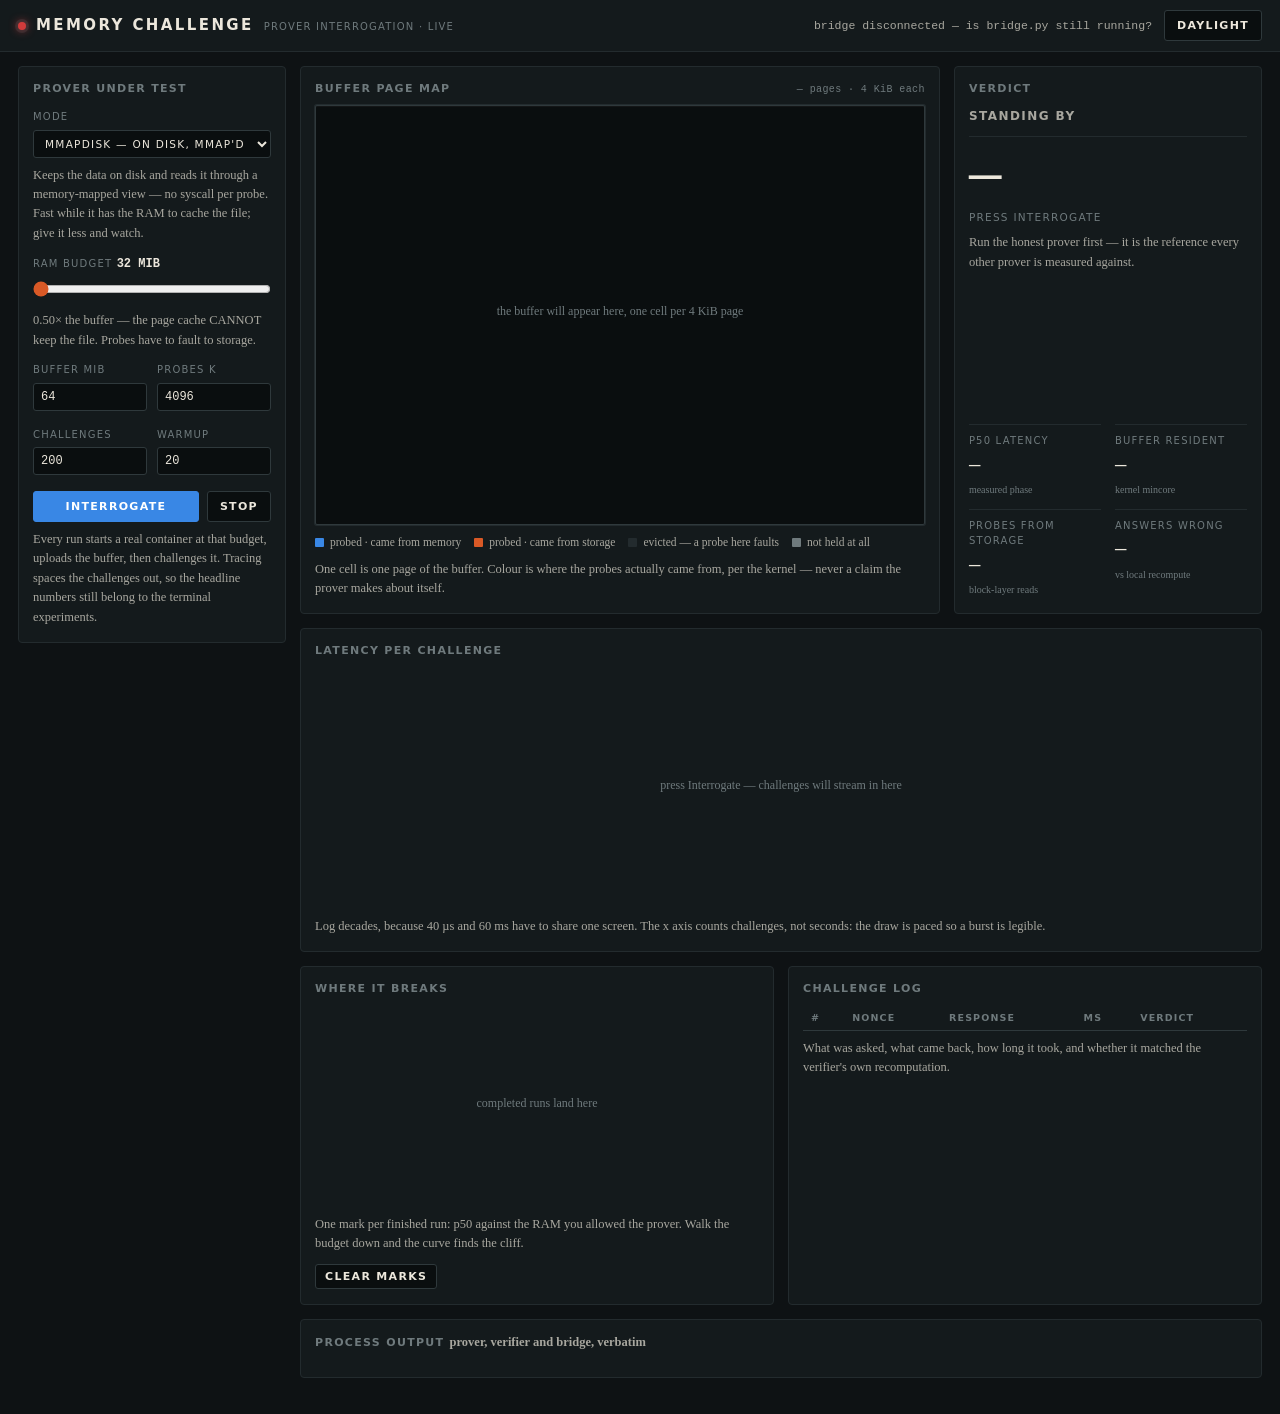
==== demo/static/index.html @ 17af0db1 "demo: browser instrument for interrogating a prover live Adds an interactive demo of the same two ex" ====
<!doctype html>
<html lang="en" data-theme="dark">
<head>
<meta charset="utf-8">
<meta name="viewport" content="width=device-width, initial-scale=1">
<title>memory challenge · instrument</title>
<link rel="stylesheet" href="app.css">
</head>
<body>
<header class="rail">
  <div class="rail-id">
    <span class="led" id="led" aria-hidden="true"></span>
    <span class="rail-name">memory challenge</span>
    <span class="rail-role">prover interrogation · live</span>
  </div>
  <div class="rail-right">
    <span class="rail-status" id="statusText" role="status">idle</span>
    <button id="themeBtn" class="chip" type="button" aria-label="Toggle daylight mode">daylight</button>
  </div>
</header>

<main>
  <!-- ── control column ─────────────────────────────────────────────────── -->
  <aside class="col-controls">
    <section class="block">
      <h2 class="eyebrow">prover under test</h2>

      <label class="field">
        <span class="lab">mode</span>
        <select id="mode">
          <option value="honest">honest — mlock'd in RAM</option>
          <option value="mmapdisk" selected>mmapdisk — on disk, mmap'd</option>
          <option value="disk">disk — pread per probe</option>
          <option value="partial">partial — half RAM, half disk</option>
          <option value="fake">fake — fabricates the rest</option>
        </select>
      </label>
      <p class="prose" id="modeHint"></p>

      <label class="field">
        <span class="lab">ram budget <b class="num" id="memLabel">32 MiB</b></span>
        <input type="range" id="mem" min="0" max="10" step="1" value="0">
      </label>
      <p class="prose" id="memHint"></p>

      <div class="pairs">
        <label class="field"><span class="lab">buffer mib</span><input class="num" type="number" id="mb" value="64" min="1" max="1024"></label>
        <label class="field"><span class="lab">probes k</span><input class="num" type="number" id="k" value="4096" min="1" max="65536"></label>
        <label class="field"><span class="lab">challenges</span><input class="num" type="number" id="n" value="200" min="1" max="20000"></label>
        <label class="field"><span class="lab">warmup</span><input class="num" type="number" id="warmup" value="20" min="0" max="20000"></label>
      </div>

      <div class="actions">
        <button id="runBtn" class="go" type="button">Interrogate</button>
        <button id="stopBtn" class="chip" type="button">Stop</button>
      </div>
      <p class="prose">Every run starts a real container at that budget, uploads the
        buffer, then challenges it. Tracing spaces the challenges out, so the
        headline numbers still belong to the terminal experiments.</p>
    </section>
  </aside>

  <!-- ── instrument ─────────────────────────────────────────────────────── -->
  <div class="col-instrument">

    <!-- hero: the buffer itself, and the verdict about it -->
    <section class="hero">
      <figure class="screen-frame">
        <div class="screen-top">
          <span class="eyebrow">buffer page map</span>
          <span class="engrave num" id="mapScale">— pages · 4 KiB each</span>
        </div>
        <canvas id="pagemap" height="420"></canvas>
        <div class="legend" id="mapLegend"></div>
        <figcaption class="prose" id="mapHint">One cell is one page of the buffer.
          Colour is where the probes actually came from, per the kernel — never a claim
          the prover makes about itself.</figcaption>
      </figure>

      <section class="verdict">
        <h2 class="eyebrow">verdict</h2>
        <p class="state" id="verdictState">standing by</p>
        <div class="hero-num">
          <b class="num" id="heroRatio">—</b>
          <span class="hero-lab" id="heroLabel">press Interrogate</span>
        </div>
        <p class="prose" id="heroSub">Run the honest prover first — it is the reference
          every other prover is measured against.</p>

        <dl class="readouts">
          <div><dt class="lab">p50 latency</dt><dd class="num" id="tP50">—</dd><dd class="foot" id="tP50sub">measured phase</dd></div>
          <div><dt class="lab">buffer resident</dt><dd class="num" id="tRes">—</dd><dd class="foot" id="tRessub">kernel mincore</dd></div>
          <div><dt class="lab">probes from storage</dt><dd class="num" id="tStorage">—</dd><dd class="foot" id="tStoragesub">block-layer reads</dd></div>
          <div><dt class="lab">answers wrong</dt><dd class="num" id="tErr">—</dd><dd class="foot" id="tErrsub">vs local recompute</dd></div>
        </dl>
      </section>
    </section>

    <!-- scope trace -->
    <section class="block">
      <div class="block-head">
        <h2 class="eyebrow">latency per challenge</h2>
        <div class="legend" id="latLegend"></div>
      </div>
      <canvas id="latency" height="240"></canvas>
      <p class="prose">Log decades, because 40 µs and 60 ms have to share one screen.
        The x axis counts challenges, not seconds: the draw is paced so a burst is
        legible.</p>
    </section>

    <div class="split">
      <section class="block">
        <div class="block-head">
          <h2 class="eyebrow">where it breaks</h2>
          <div class="legend" id="collapseLegend"></div>
        </div>
        <canvas id="collapse" height="200"></canvas>
        <p class="prose">One mark per finished run: p50 against the RAM you allowed the
          prover. Walk the budget down and the curve finds the cliff.</p>
        <button id="clearBtn" class="chip small" type="button">Clear marks</button>
      </section>

      <section class="block">
        <h2 class="eyebrow">challenge log</h2>
        <div class="log-scroll">
          <table class="ledger" id="console">
            <thead><tr><th>#</th><th>nonce</th><th>response</th><th>µs</th><th>verdict</th></tr></thead>
            <tbody id="consoleBody"></tbody>
          </table>
        </div>
        <p class="prose">What was asked, what came back, how long it took, and whether it
          matched the verifier's own recomputation.</p>
      </section>
    </div>

    <details class="block log-panel">
      <summary class="eyebrow">process output <span class="prose inline">prover, verifier and bridge, verbatim</span></summary>
      <pre id="log" class="num"></pre>
    </details>
  </div>
</main>
<div id="tip" class="tip num" hidden></div>
<script src="app.js"></script>
</body>
</html>
---- demo/static/app.css ----
/* app.css — the demo dressed as what it actually is: a measuring instrument.
 *
 * Three faces, three jobs. Condensed grotesque for engraved panel labels, a
 * monospace for every measured number (tabular, so figures don't dance as they
 * update), and an old-style serif for the prose — this repo explains itself in
 * paragraphs, and that voice belongs to a lab notebook, not to UI chrome.
 *
 * The two data hues are the validated categorical pair (blue slot 1, orange
 * slot 2): they clear CVD separation and 3:1 against every surface used here,
 * which the obvious green/red pair does not (ΔE 4.1 under deuteranopia). They
 * mean one thing throughout:
 *      blue   = served from fast memory
 *      orange = went to storage
 * Chrome stays achromatic so those two are the only saturated colour on screen.
 */

:root {
  --face-label: "Avenir Next Condensed", "HelveticaNeue-CondensedBold",
                "Roboto Condensed", "Arial Narrow", system-ui, sans-serif;
  --face-num:   ui-monospace, "SF Mono", SFMono-Regular, Menlo, Consolas, monospace;
  --face-prose: "Iowan Old Style", "Palatino Linotype", Palatino, Georgia, serif;
}

:root[data-theme="dark"] {
  color-scheme: dark;
  --plane:   #0e1214;
  --panel:   #141a1c;
  --inset:   #0a0e0f;
  --ink:     #ece7dc;
  --ink-2:   #a8a79f;
  --muted:   #6f7a7d;
  --hair:    #232b2e;
  --axis:    #2f393c;
  --fast:    #3987e5;
  --slow:    #d95926;
  --critical:#d03b3b;
  --good:    #0ca30c;
  --glow:    0 0 0 1px #232b2e, inset 0 1px 0 rgba(236,231,220,.04);
}
:root[data-theme="light"] {
  color-scheme: light;
  --plane:   #f2f0ea;
  --panel:   #faf8f2;
  --inset:   #eeece4;
  --ink:     #14181a;
  --ink-2:   #4a5254;
  --muted:   #78807f;
  --hair:    #e2e0d6;
  --axis:    #cdcbc0;
  --fast:    #2a78d6;
  --slow:    #eb6834;
  --critical:#c22f2f;
  --good:    #0a8a0a;
  --glow:    0 0 0 1px #e2e0d6, inset 0 1px 0 rgba(255,255,255,.6);
}

* { box-sizing: border-box; }
body {
  margin: 0; background: var(--plane); color: var(--ink);
  font-family: var(--face-prose); font-size: 14px; line-height: 1.55;
}

/* engraved labels: the instrument's silkscreen */
.eyebrow, .lab, .chip, .go, select, th, .rail-name, .rail-role, .hero-lab, .state {
  font-family: var(--face-label);
  text-transform: uppercase;
  letter-spacing: .12em;
}
.eyebrow {
  font-size: 11px; font-weight: 600; color: var(--muted);
  margin: 0 0 10px; display: block;
}
.lab { font-size: 10px; color: var(--muted); display: block; }
.num { font-family: var(--face-num); font-variant-numeric: tabular-nums; }
.prose { font-family: var(--face-prose); color: var(--ink-2); font-size: 12.5px; margin: 8px 0 0; }
.prose.inline { display: inline; margin: 0; text-transform: none; letter-spacing: 0; }

/* ── top rail ─────────────────────────────────────────────────────────── */
.rail {
  display: flex; align-items: center; justify-content: space-between; gap: 16px;
  padding: 10px 18px; background: var(--panel);
  border-bottom: 1px solid var(--hair); position: sticky; top: 0; z-index: 5;
}
.rail-id { display: flex; align-items: baseline; gap: 10px; }
.rail-name { font-size: 15px; font-weight: 600; letter-spacing: .16em; }
.rail-role { font-size: 10px; color: var(--muted); }
.rail-right { display: flex; align-items: center; gap: 12px; }
.rail-status { font-family: var(--face-num); font-size: 11.5px; color: var(--ink-2); }
.led {
  width: 8px; height: 8px; border-radius: 50%; background: var(--muted);
  box-shadow: 0 0 0 3px var(--hair); align-self: center;
}
.led.busy { background: var(--slow); box-shadow: 0 0 10px var(--slow), 0 0 0 3px var(--hair); animation: blink 1.2s infinite; }
.led.done { background: var(--fast); box-shadow: 0 0 10px var(--fast), 0 0 0 3px var(--hair); }
.led.err  { background: var(--critical); box-shadow: 0 0 10px var(--critical), 0 0 0 3px var(--hair); }
@keyframes blink { 50% { opacity: .3; } }

/* ── layout ───────────────────────────────────────────────────────────── */
main {
  display: grid; grid-template-columns: 268px minmax(0, 1fr);
  gap: 14px; padding: 14px 18px 36px; align-items: start;
}
.col-instrument { display: flex; flex-direction: column; gap: 14px; min-width: 0; }
.block {
  background: var(--panel); border: 1px solid var(--hair); border-radius: 4px;
  padding: 13px 14px 15px;
}
.block-head { display: flex; align-items: baseline; justify-content: space-between; gap: 14px; flex-wrap: wrap; }
.split { display: grid; grid-template-columns: minmax(0, 1fr) minmax(0, 1fr); gap: 14px; }
.hero { display: grid; grid-template-columns: minmax(0, 1.35fr) minmax(260px, .65fr); gap: 14px; }
@media (max-width: 1180px) {
  main { grid-template-columns: 1fr; }
  .hero, .split { grid-template-columns: 1fr; }
}

/* ── controls ─────────────────────────────────────────────────────────── */
.field { display: block; margin: 12px 0 0; }
.field .lab { margin-bottom: 5px; }
.field .lab b { color: var(--ink); letter-spacing: 0; font-size: 12px; }
select, input[type="number"] {
  width: 100%; padding: 6px 7px; color: var(--ink); background: var(--inset);
  border: 1px solid var(--axis); border-radius: 3px; font-size: 12px;
}
select { font-size: 10.5px; }
input[type="number"] { font-family: var(--face-num); }
input[type="range"] { width: 100%; accent-color: var(--slow); margin: 2px 0 0; }
.pairs { display: grid; grid-template-columns: 1fr 1fr; gap: 4px 10px; }
.actions { display: flex; gap: 8px; margin-top: 16px; }
button {
  font-size: 11px; font-weight: 600; cursor: pointer; border-radius: 3px;
  padding: 8px 12px; border: 1px solid var(--axis);
  background: var(--inset); color: var(--ink);
}
button.go { background: var(--fast); border-color: var(--fast); color: #fff; flex: 1; }
button.small { padding: 5px 9px; margin-top: 10px; }
button:disabled { opacity: .4; cursor: default; }
button:hover:not(:disabled) { filter: brightness(1.12); }
:focus-visible { outline: 2px solid var(--fast); outline-offset: 2px; }

/* ── the screen: signature element ────────────────────────────────────── */
.screen-frame {
  margin: 0; padding: 13px 14px 14px; background: var(--panel);
  border: 1px solid var(--hair); border-radius: 4px;
}
.screen-top { display: flex; align-items: baseline; justify-content: space-between; gap: 10px; }
.screen-top .eyebrow { margin-bottom: 8px; }
.engrave { font-size: 10px; color: var(--muted); letter-spacing: .04em; }
#pagemap {
  width: 100%; display: block; background: var(--inset);
  border: 1px solid var(--axis); border-radius: 2px; box-shadow: var(--glow);
}
/* Canvases MUST carry an explicit CSS height. With only a height attribute a
   canvas lays out at its intrinsic 300xH ratio, so a full-width one becomes
   absurdly tall and the page grows with it. */
canvas { width: 100%; display: block; touch-action: none; }
#pagemap  { height: 420px; }
#latency  { height: 240px; }
#collapse { height: 200px; }
@media (max-width: 1180px) { #pagemap { height: 340px; } }

/* ── verdict ──────────────────────────────────────────────────────────── */
.verdict {
  background: var(--panel); border: 1px solid var(--hair); border-radius: 4px;
  padding: 13px 14px 15px; display: flex; flex-direction: column;
}
.state {
  font-size: 12px; font-weight: 600; margin: 0; color: var(--ink-2);
  padding-bottom: 10px; border-bottom: 1px solid var(--hair);
}
.state.holding { color: var(--fast); }
.state.storage { color: var(--slow); }
.state.wrong   { color: var(--critical); }
.hero-num { margin: 14px 0 0; }
.hero-num b {
  display: block; font-size: 54px; line-height: .95; font-weight: 500;
  letter-spacing: -.02em;
}
.hero-lab { display: block; font-size: 10.5px; color: var(--muted); margin-top: 7px; }
.readouts {
  margin: auto 0 0; padding-top: 14px; display: grid; gap: 11px 14px;
  grid-template-columns: 1fr 1fr;
}
.readouts > div { border-top: 1px solid var(--hair); padding-top: 8px; }
.readouts dd { margin: 2px 0 0; font-size: 19px; }
.readouts dd.foot { font-size: 10px; color: var(--muted); font-family: var(--face-prose); }
.readouts dd.alarm { color: var(--critical); }

/* ── legends: identity is never colour alone ──────────────────────────── */
.legend {
  display: flex; gap: 13px; flex-wrap: wrap; margin-top: 9px;
  font-family: var(--face-prose); font-size: 11.5px; color: var(--ink-2);
}
.legend span { display: inline-flex; align-items: center; gap: 6px; }
.legend i { width: 9px; height: 9px; border-radius: 1px; background: currentColor; flex: none; }
.legend .badge {
  color: var(--critical); border: 1px solid var(--critical);
  border-radius: 2px; padding: 0 6px; font-family: var(--face-label);
  font-size: 10px; letter-spacing: .1em; text-transform: uppercase;
}

/* ── ledger ───────────────────────────────────────────────────────────── */
.log-scroll { overflow: auto; max-height: 244px; margin-top: 2px; }
table.ledger { width: 100%; border-collapse: collapse; font-family: var(--face-num); font-size: 11.5px; font-variant-numeric: tabular-nums; }
table.ledger th {
  position: sticky; top: 0; background: var(--panel); text-align: left;
  font-size: 9.5px; font-weight: 600; color: var(--muted);
  padding: 4px 8px; border-bottom: 1px solid var(--axis);
}
table.ledger td { padding: 2px 8px; border-bottom: 1px solid var(--hair); white-space: nowrap; color: var(--ink-2); }
table.ledger td:first-child { color: var(--muted); }
table.ledger tr.bad td { color: var(--critical); }
table.ledger tr.warm td { color: var(--muted); }
.v-ok::before { content: "✓ "; }
.v-bad::before { content: "✕ "; }

/* ── process output ───────────────────────────────────────────────────── */
.log-panel summary { cursor: pointer; }
.log-panel summary::marker { color: var(--muted); }
#log {
  margin: 10px 0 0; max-height: 200px; overflow: auto; font-size: 11px;
  color: var(--ink-2); white-space: pre-wrap;
}

/* ── tooltip ──────────────────────────────────────────────────────────── */
.tip {
  position: fixed; z-index: 20; pointer-events: none; font-size: 11.5px; line-height: 1.5;
  background: var(--panel); color: var(--ink); border: 1px solid var(--axis);
  border-radius: 3px; padding: 6px 9px; box-shadow: 0 8px 26px rgba(0,0,0,.35);
}
.tip b { font-weight: 600; }
.tip .k { color: var(--muted); }

@media (prefers-reduced-motion: reduce) {
  .led.busy { animation: none; }
}
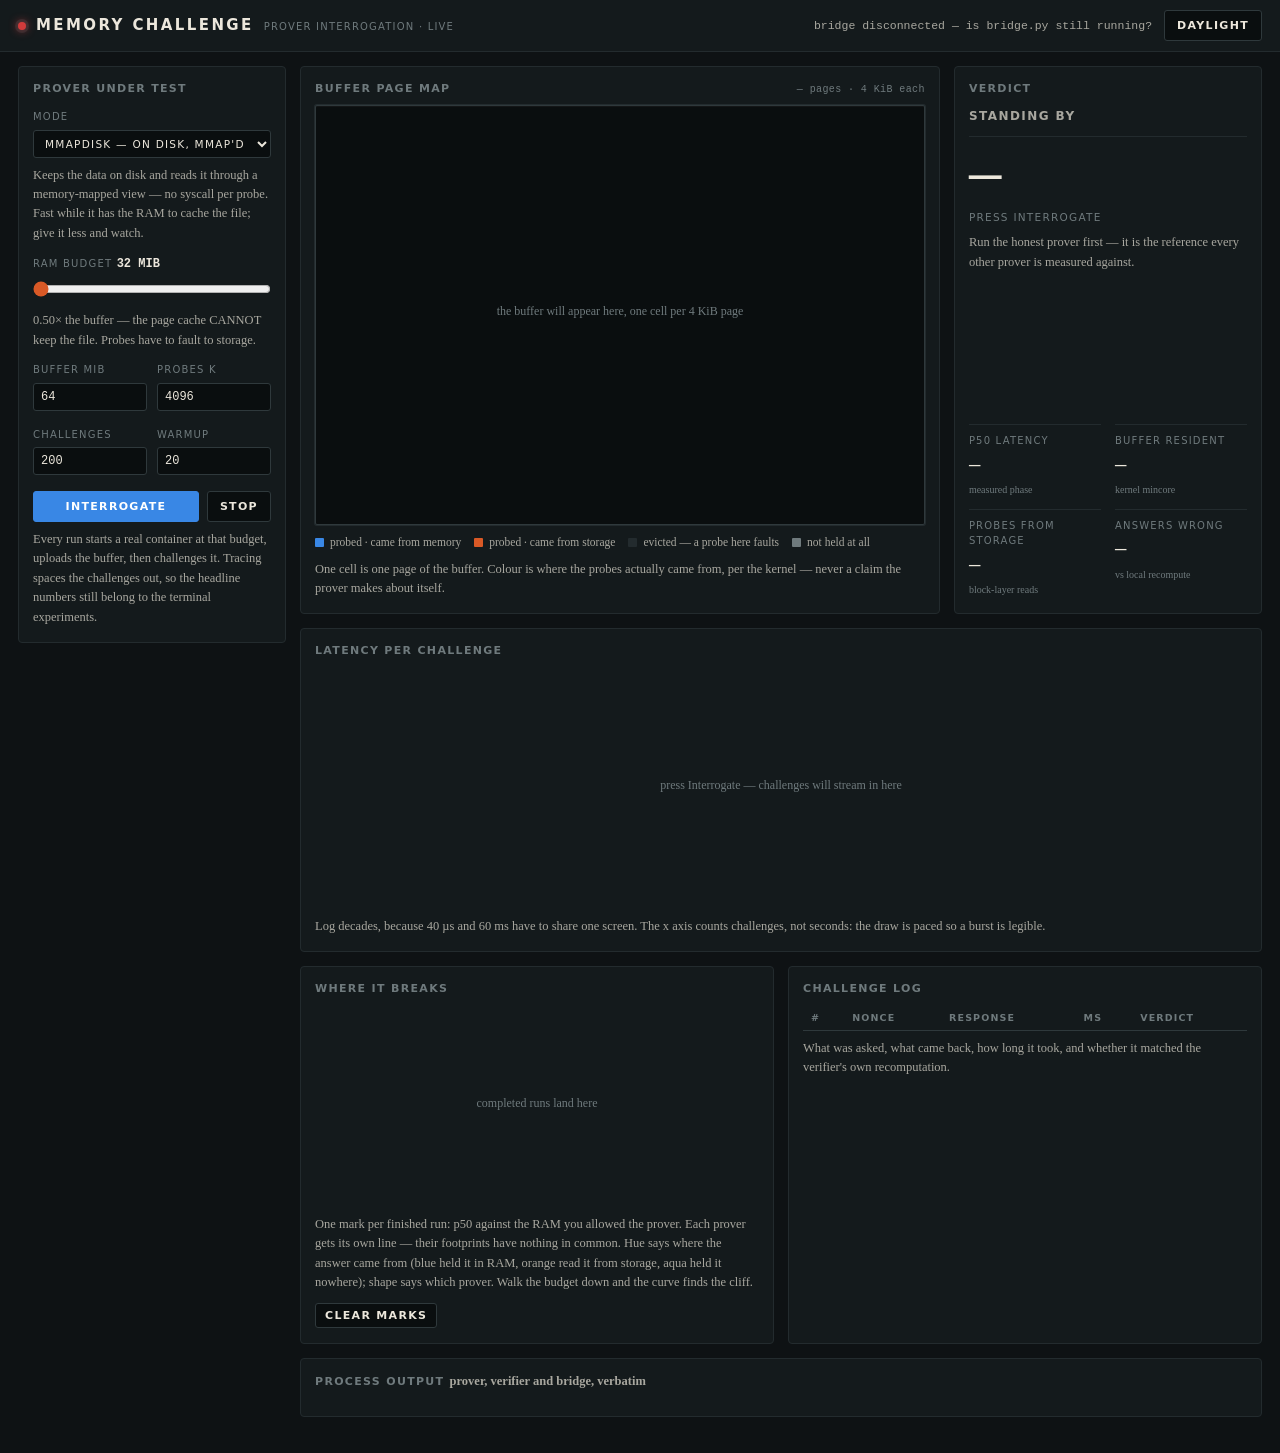
==== commit 2cea9b21: "demo: one series per prover mode, and a favicon The collapse plot drew every non-honest prover as a " ====
--- a/demo/static/index.html
+++ b/demo/static/index.html
@@ -4,6 +4,10 @@
 <meta charset="utf-8">
 <meta name="viewport" content="width=device-width, initial-scale=1">
 <title>memory challenge · instrument</title>
+<!-- Favicon: the page map itself, at tab size — a grid of pages, most served from
+     memory (blue) and a few faulting to storage (orange). Inline SVG so there is
+     no second request and nothing external to fail. -->
+<link rel="icon" href="data:image/svg+xml,<svg xmlns='http://www.w3.org/2000/svg' viewBox='0 0 32 32'><rect width='32' height='32' rx='6' fill='%230a0e0f'/><g fill='%233987e5'><rect x='4' y='4' width='5' height='5'/><rect x='11' y='4' width='5' height='5'/><rect x='23' y='4' width='5' height='5'/><rect x='4' y='11' width='5' height='5'/><rect x='17' y='11' width='5' height='5'/><rect x='23' y='11' width='5' height='5'/><rect x='11' y='18' width='5' height='5'/><rect x='17' y='18' width='5' height='5'/><rect x='4' y='25' width='5' height='5'/><rect x='23' y='25' width='5' height='5'/></g><g fill='%23d95926'><rect x='17' y='4' width='5' height='5'/><rect x='11' y='11' width='5' height='5'/><rect x='4' y='18' width='5' height='5'/><rect x='23' y='18' width='5' height='5'/><rect x='11' y='25' width='5' height='5'/><rect x='17' y='25' width='5' height='5'/></g></svg>">
 <link rel="stylesheet" href="app.css">
 </head>
 <body>
@@ -116,7 +120,10 @@
         </div>
         <canvas id="collapse" height="200"></canvas>
         <p class="prose">One mark per finished run: p50 against the RAM you allowed the
-          prover. Walk the budget down and the curve finds the cliff.</p>
+          prover. Each prover gets its own line — their footprints have nothing in
+          common. Hue says where the answer came from (blue held it in RAM, orange read
+          it from storage, aqua held it nowhere); shape says which prover. Walk the
+          budget down and the curve finds the cliff.</p>
         <button id="clearBtn" class="chip small" type="button">Clear marks</button>
       </section>
 
--- a/demo/static/app.css
+++ b/demo/static/app.css
@@ -11,7 +11,12 @@
  * mean one thing throughout:
  *      blue   = served from fast memory
  *      orange = went to storage
- * Chrome stays achromatic so those two are the only saturated colour on screen.
+ *
+ * A third hue (aqua) joins them for provers that hold the data NOWHERE. Three is
+ * the ceiling: no five-hue set drawn from this palette clears the normal-vision
+ * floor with every pair on screen at once, so the five prover modes are told
+ * apart by hue FAMILY plus a marker shape per mode, never by hue alone.
+ * Chrome stays achromatic so the data hues are the only saturated colour.
  */
 
 :root {
@@ -31,8 +36,9 @@
   --muted:   #6f7a7d;
   --hair:    #232b2e;
   --axis:    #2f393c;
-  --fast:    #3987e5;
-  --slow:    #d95926;
+  --fast:    #3987e5;   /* holds it in fast memory */
+  --slow:    #d95926;   /* reads it from storage */
+  --none:    #199e70;   /* does not hold it at all */
   --critical:#d03b3b;
   --good:    #0ca30c;
   --glow:    0 0 0 1px #232b2e, inset 0 1px 0 rgba(236,231,220,.04);
@@ -49,6 +55,7 @@
   --axis:    #cdcbc0;
   --fast:    #2a78d6;
   --slow:    #eb6834;
+  --none:    #1baf7a;
   --critical:#c22f2f;
   --good:    #0a8a0a;
   --glow:    0 0 0 1px #e2e0d6, inset 0 1px 0 rgba(255,255,255,.6);
@@ -105,7 +112,10 @@
   background: var(--panel); border: 1px solid var(--hair); border-radius: 4px;
   padding: 13px 14px 15px;
 }
-.block-head { display: flex; align-items: baseline; justify-content: space-between; gap: 14px; flex-wrap: wrap; }
+.block-head { display: flex; align-items: baseline; justify-content: space-between; gap: 8px 14px; flex-wrap: wrap; }
+/* The legend must wrap inside the panel rather than run off its edge, so it has to
+   be allowed to shrink below its content width. */
+.block-head .legend { flex: 1 1 auto; min-width: 0; justify-content: flex-end; }
 .split { display: grid; grid-template-columns: minmax(0, 1fr) minmax(0, 1fr); gap: 14px; }
 .hero { display: grid; grid-template-columns: minmax(0, 1.35fr) minmax(260px, .65fr); gap: 14px; }
 @media (max-width: 1180px) {
@@ -190,7 +200,7 @@
   display: flex; gap: 13px; flex-wrap: wrap; margin-top: 9px;
   font-family: var(--face-prose); font-size: 11.5px; color: var(--ink-2);
 }
-.legend span { display: inline-flex; align-items: center; gap: 6px; }
+.legend span { display: inline-flex; align-items: center; gap: 6px; white-space: nowrap; }
 .legend i { width: 9px; height: 9px; border-radius: 1px; background: currentColor; flex: none; }
 .legend .badge {
   color: var(--critical); border: 1px solid var(--critical);
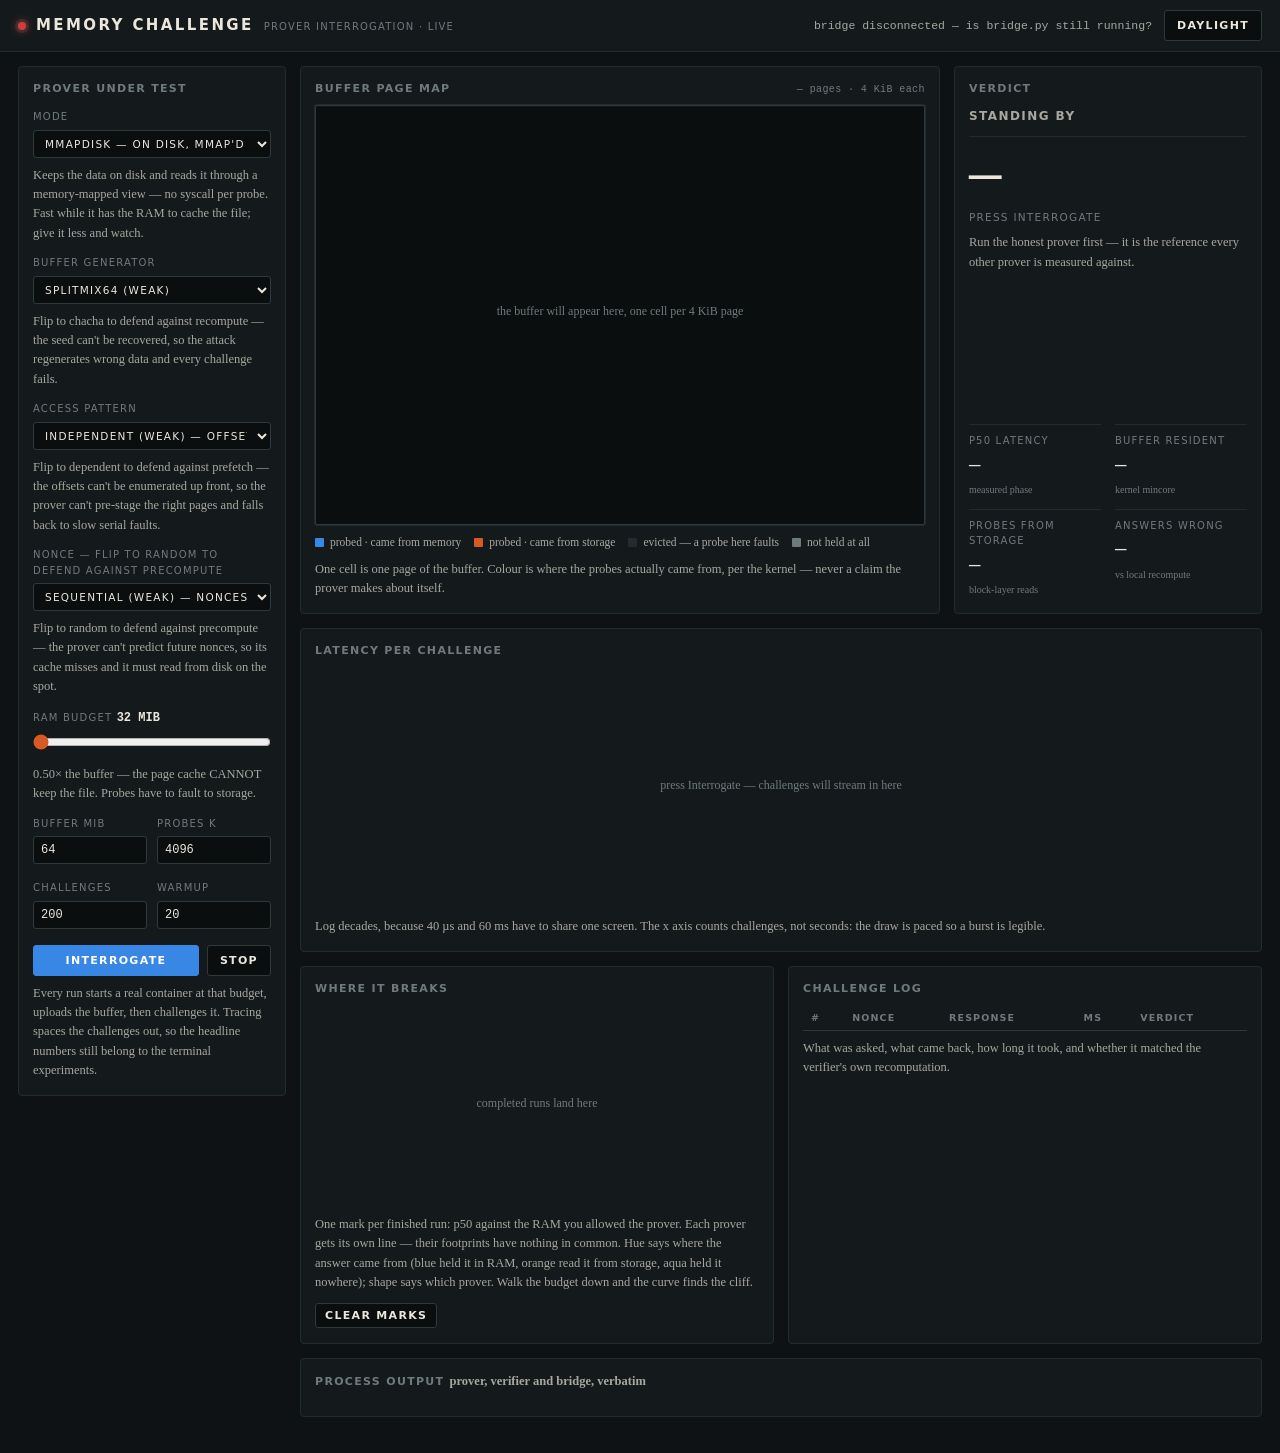
==== commit 3c43c6e2: "demo: three attacks + three live defense toggles The interactive demo now covers all three escape ha" ====
--- a/demo/static/index.html
+++ b/demo/static/index.html
@@ -37,9 +37,39 @@
           <option value="disk">disk — pread per probe</option>
           <option value="partial">partial — half RAM, half disk</option>
           <option value="fake">fake — fabricates the rest</option>
+          <option value="recompute">recompute — holds no data, regenerates it</option>
+          <option value="prefetch">prefetch — stages the pages it will be asked for</option>
+          <option value="precompute">precompute — predicts nonces, answers from cache</option>
         </select>
       </label>
       <p class="prose" id="modeHint"></p>
+
+      <label class="field">
+        <span class="lab">buffer generator</span>
+        <select id="gen">
+          <option value="splitmix64" selected>splitmix64 (weak)</option>
+          <option value="chacha">chacha (crypto)</option>
+        </select>
+      </label>
+      <p class="prose">Flip to chacha to defend against recompute — the seed can't be recovered, so the attack regenerates wrong data and every challenge fails.</p>
+
+      <label class="field">
+        <span class="lab">access pattern</span>
+        <select id="chain">
+          <option value="independent" selected>independent (weak) — offsets are predictable</option>
+          <option value="dependent">dependent (chained) — each offset depends on the previous read</option>
+        </select>
+      </label>
+      <p class="prose">Flip to dependent to defend against prefetch — the offsets can't be enumerated up front, so the prover can't pre-stage the right pages and falls back to slow serial faults.</p>
+
+      <label class="field">
+        <span class="lab">nonce — flip to random to defend against precompute</span>
+        <select id="nonce">
+          <option value="sequential" selected>sequential (weak) — nonces are predictable</option>
+          <option value="random">random (crypto) — drawn from ChaCha20 CSPRNG</option>
+        </select>
+      </label>
+      <p class="prose">Flip to random to defend against precompute — the prover can't predict future nonces, so its cache misses and it must read from disk on the spot.</p>
 
       <label class="field">
         <span class="lab">ram budget <b class="num" id="memLabel">32 MiB</b></span>
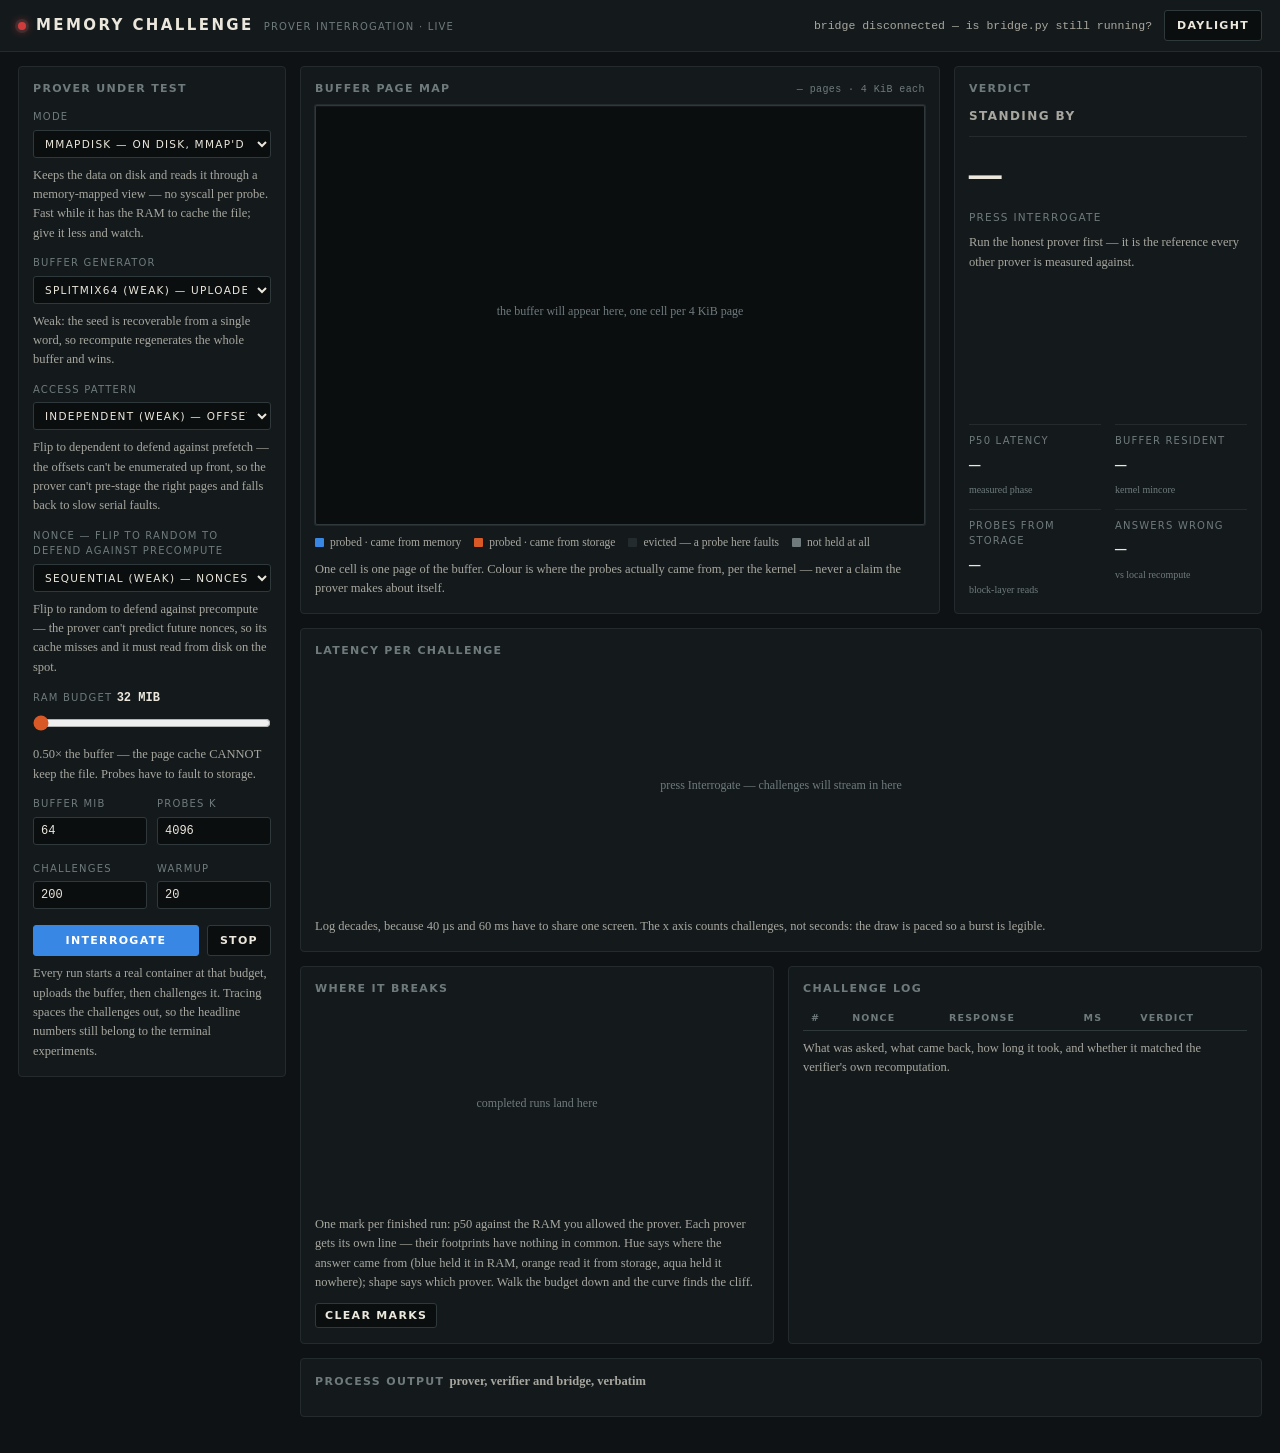
==== commit a624df31: "feat: build-buffer handshake and an argon2d option in the demo The generator existed but nothing cou" ====
--- a/demo/static/index.html
+++ b/demo/static/index.html
@@ -47,11 +47,12 @@
       <label class="field">
         <span class="lab">buffer generator</span>
         <select id="gen">
-          <option value="splitmix64" selected>splitmix64 (weak)</option>
-          <option value="chacha">chacha (crypto)</option>
+          <option value="splitmix64" selected>splitmix64 (weak) — uploaded</option>
+          <option value="chacha">chacha (crypto) — uploaded</option>
+          <option value="argon2d">argon2d (memory-hard) — built from a recipe</option>
         </select>
       </label>
-      <p class="prose">Flip to chacha to defend against recompute — the seed can't be recovered, so the attack regenerates wrong data and every challenge fails.</p>
+      <p class="prose" id="genHint"></p>
 
       <label class="field">
         <span class="lab">access pattern</span>
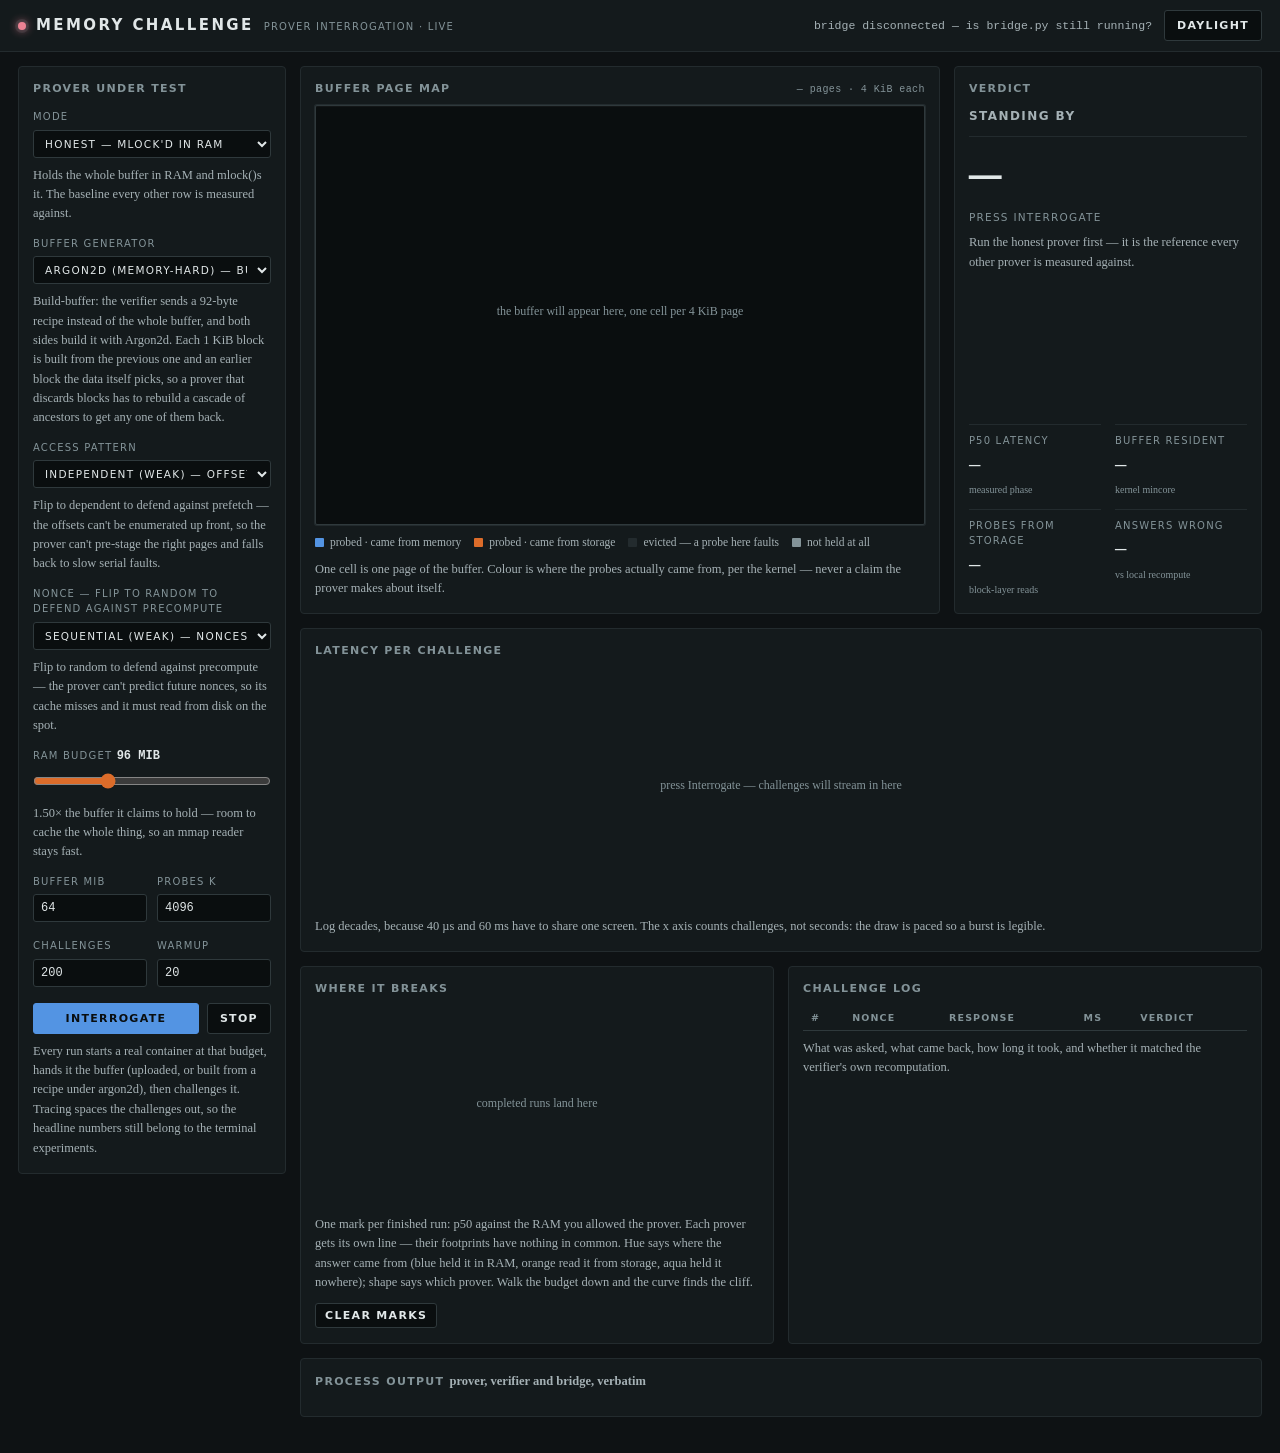
==== commit 0f6051c7: "demo page: default to argon2d, and run starved cheats on chacha The page now opens on the honest pro" ====
--- a/demo/static/index.html
+++ b/demo/static/index.html
@@ -32,8 +32,8 @@
       <label class="field">
         <span class="lab">mode</span>
         <select id="mode">
-          <option value="honest">honest — mlock'd in RAM</option>
-          <option value="mmapdisk" selected>mmapdisk — on disk, mmap'd</option>
+          <option value="honest" selected>honest — mlock'd in RAM</option>
+          <option value="mmapdisk">mmapdisk — on disk, mmap'd</option>
           <option value="disk">disk — pread per probe</option>
           <option value="partial">partial — half RAM, half disk</option>
           <option value="fake">fake — fabricates the rest</option>
@@ -47,12 +47,13 @@
       <label class="field">
         <span class="lab">buffer generator</span>
         <select id="gen">
-          <option value="splitmix64" selected>splitmix64 (weak) — uploaded</option>
+          <option value="splitmix64">splitmix64 (weak) — uploaded</option>
           <option value="chacha">chacha (crypto) — uploaded</option>
-          <option value="argon2d">argon2d (memory-hard) — built from a recipe</option>
+          <option value="argon2d" selected>argon2d (memory-hard) — built from a recipe</option>
         </select>
       </label>
       <p class="prose" id="genHint"></p>
+      <p class="prose gen-note" id="genNote" role="status" hidden></p>
 
       <label class="field">
         <span class="lab">access pattern</span>
@@ -73,8 +74,8 @@
       <p class="prose">Flip to random to defend against precompute — the prover can't predict future nonces, so its cache misses and it must read from disk on the spot.</p>
 
       <label class="field">
-        <span class="lab">ram budget <b class="num" id="memLabel">32 MiB</b></span>
-        <input type="range" id="mem" min="0" max="10" step="1" value="0">
+        <span class="lab">ram budget <b class="num" id="memLabel">96 MiB</b></span>
+        <input type="range" id="mem" min="0" max="10" step="1" value="3">
       </label>
       <p class="prose" id="memHint"></p>
 
@@ -89,8 +90,8 @@
         <button id="runBtn" class="go" type="button">Interrogate</button>
         <button id="stopBtn" class="chip" type="button">Stop</button>
       </div>
-      <p class="prose">Every run starts a real container at that budget, uploads the
-        buffer, then challenges it. Tracing spaces the challenges out, so the
+      <p class="prose">Every run starts a real container at that budget, hands it the
+        buffer (uploaded, or built from a recipe under argon2d), then challenges it. Tracing spaces the challenges out, so the
         headline numbers still belong to the terminal experiments.</p>
     </section>
   </aside>
--- a/demo/static/app.css
+++ b/demo/static/app.css
@@ -26,22 +26,30 @@
   --face-prose: "Iowan Old Style", "Palatino Linotype", Palatino, Georgia, serif;
 }
 
+/* Dark theme. The neutrals share the surfaces' cool hue (195) so the three
+ * text levels read as one family, and each is set by contrast on --panel
+ * rather than by eye: --ink 14:1, --ink-2 8:1, --muted 5.5:1. --muted carries
+ * every label, tick, and legend at 9-11px, so it sits well above the 4.5:1
+ * floor. The accents keep their hues and meanings but share a lightness
+ * (~5.6:1), so none of them shouts. --critical is the exception on purpose:
+ * rose and lighter (6.8:1), because it sits next to --slow in the residency
+ * bar and at equal lightness red and orange blur together. */
 :root[data-theme="dark"] {
   color-scheme: dark;
   --plane:   #0e1214;
   --panel:   #141a1c;
   --inset:   #0a0e0f;
-  --ink:     #ece7dc;
-  --ink-2:   #a8a79f;
-  --muted:   #6f7a7d;
+  --ink:     #e1e7e8;
+  --ink-2:   #a5b1b5;
+  --muted:   #839398;
   --hair:    #232b2e;
   --axis:    #2f393c;
-  --fast:    #3987e5;   /* holds it in fast memory */
-  --slow:    #d95926;   /* reads it from storage */
-  --none:    #199e70;   /* does not hold it at all */
-  --critical:#d03b3b;
-  --good:    #0ca30c;
-  --glow:    0 0 0 1px #232b2e, inset 0 1px 0 rgba(236,231,220,.04);
+  --fast:    #5394e3;   /* holds it in fast memory */
+  --slow:    #dc6c2a;   /* reads it from storage */
+  --none:    #29a47b;   /* does not hold it at all */
+  --critical:#eb8293;
+  --good:    #30a73a;
+  --glow:    0 0 0 1px #232b2e, inset 0 1px 0 rgba(225,231,232,.04);
 }
 :root[data-theme="light"] {
   color-scheme: light;
@@ -81,6 +89,9 @@
 .num { font-family: var(--face-num); font-variant-numeric: tabular-nums; }
 .prose { font-family: var(--face-prose); color: var(--ink-2); font-size: 12.5px; margin: 8px 0 0; }
 .prose.inline { display: inline; margin: 0; text-transform: none; letter-spacing: 0; }
+/* The page changed the generator on the operator's behalf: set it apart so it
+ * reads as a notice, not as more description. */
+.prose.gen-note { color: var(--ink); border-left: 2px solid var(--slow); padding-left: 8px; }
 
 /* ── top rail ─────────────────────────────────────────────────────────── */
 .rail {
@@ -142,6 +153,8 @@
   background: var(--inset); color: var(--ink);
 }
 button.go { background: var(--fast); border-color: var(--fast); color: #fff; flex: 1; }
+/* White on the dark theme's lighter blue is 3.1:1; the page's own ink on it is 6.2:1. */
+:root[data-theme="dark"] button.go { color: var(--inset); }
 button.small { padding: 5px 9px; margin-top: 10px; }
 button:disabled { opacity: .4; cursor: default; }
 button:hover:not(:disabled) { filter: brightness(1.12); }
@@ -166,6 +179,11 @@
 #pagemap  { height: 420px; }
 #latency  { height: 240px; }
 #collapse { height: 200px; }
+/* GPU page. A canvas with no CSS height falls back to its own bitmap height,
+   which is the thing the script is setting — so leaving these out lets the
+   element grow every frame. */
+#hbm      { height: 120px; }
+#split    { height: 200px; }
 @media (max-width: 1180px) { #pagemap { height: 340px; } }
 
 /* ── verdict ──────────────────────────────────────────────────────────── */
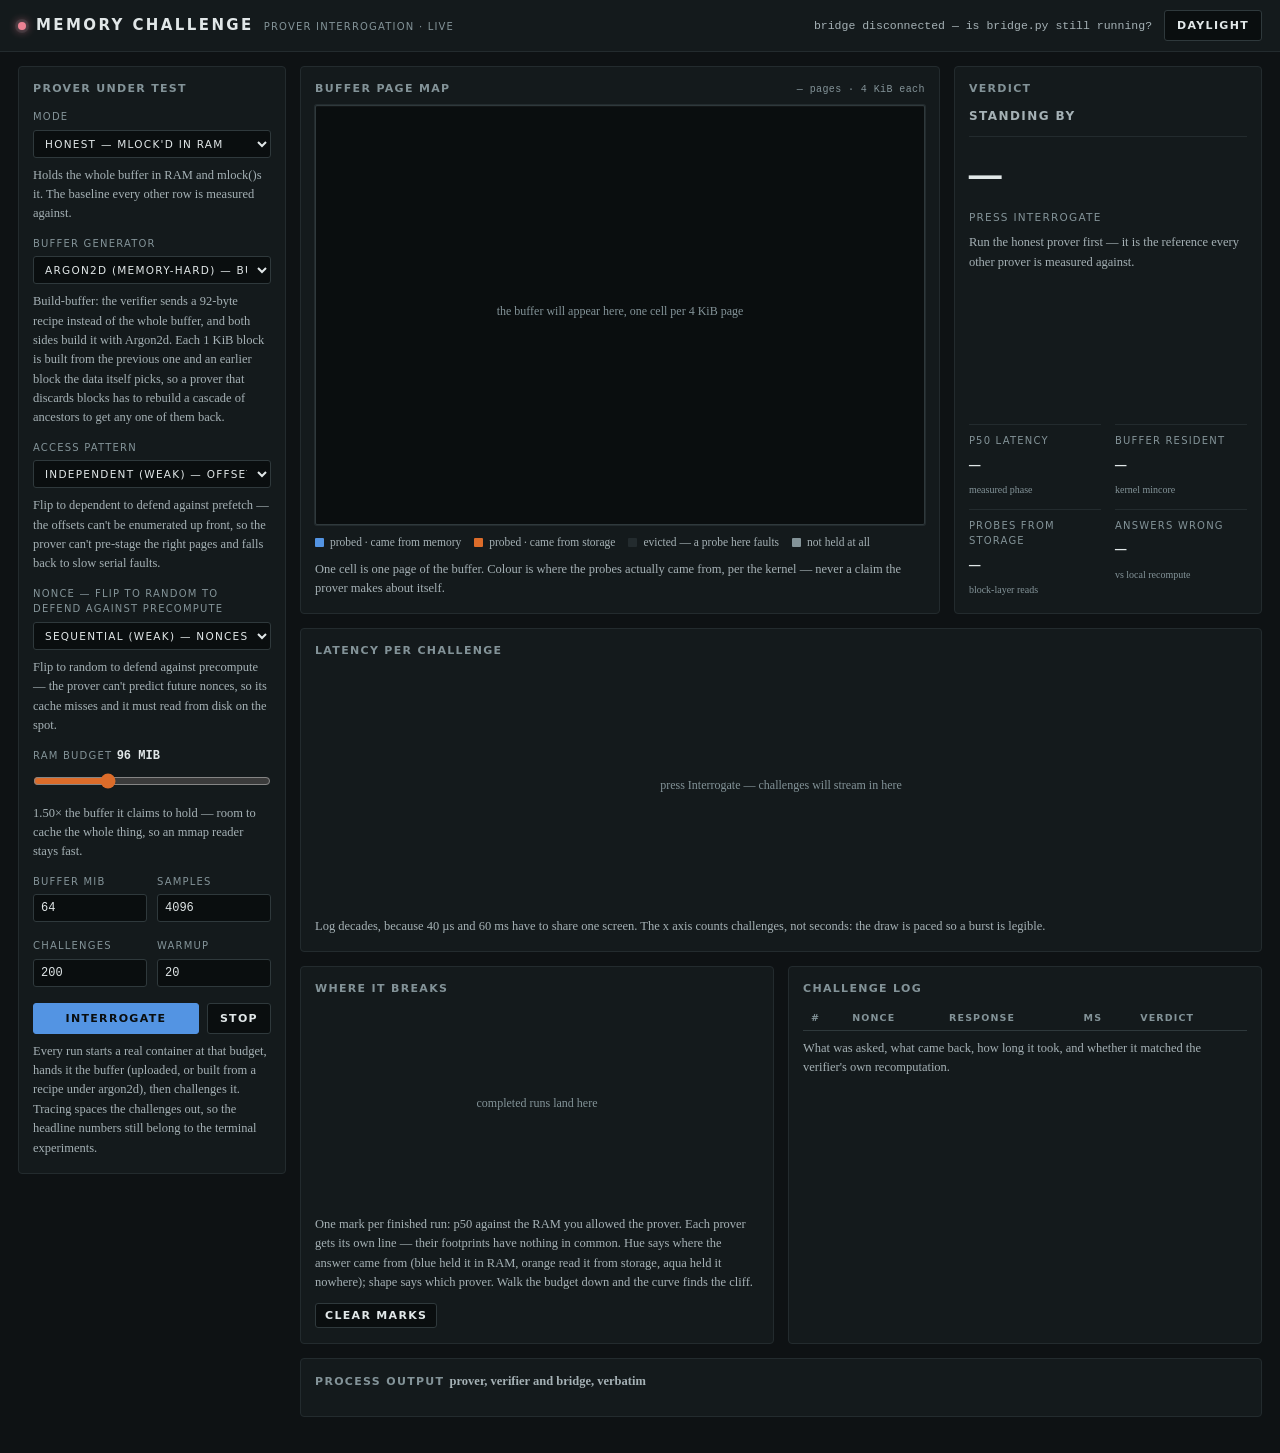
==== commit 55d7be79: "Move the demo, scripts, and pod setup onto the new layout The bridges, sweep, trial harness, and run" ====
--- a/demo/static/index.html
+++ b/demo/static/index.html
@@ -4,9 +4,6 @@
 <meta charset="utf-8">
 <meta name="viewport" content="width=device-width, initial-scale=1">
 <title>memory challenge · instrument</title>
-<!-- Favicon: the page map itself, at tab size — a grid of pages, most served from
-     memory (blue) and a few faulting to storage (orange). Inline SVG so there is
-     no second request and nothing external to fail. -->
 <link rel="icon" href="data:image/svg+xml,<svg xmlns='http://www.w3.org/2000/svg' viewBox='0 0 32 32'><rect width='32' height='32' rx='6' fill='%230a0e0f'/><g fill='%233987e5'><rect x='4' y='4' width='5' height='5'/><rect x='11' y='4' width='5' height='5'/><rect x='23' y='4' width='5' height='5'/><rect x='4' y='11' width='5' height='5'/><rect x='17' y='11' width='5' height='5'/><rect x='23' y='11' width='5' height='5'/><rect x='11' y='18' width='5' height='5'/><rect x='17' y='18' width='5' height='5'/><rect x='4' y='25' width='5' height='5'/><rect x='23' y='25' width='5' height='5'/></g><g fill='%23d95926'><rect x='17' y='4' width='5' height='5'/><rect x='11' y='11' width='5' height='5'/><rect x='4' y='18' width='5' height='5'/><rect x='23' y='18' width='5' height='5'/><rect x='11' y='25' width='5' height='5'/><rect x='17' y='25' width='5' height='5'/></g></svg>">
 <link rel="stylesheet" href="app.css">
 </head>
@@ -24,7 +21,6 @@
 </header>
 
 <main>
-  <!-- ── control column ─────────────────────────────────────────────────── -->
   <aside class="col-controls">
     <section class="block">
       <h2 class="eyebrow">prover under test</h2>
@@ -81,8 +77,8 @@
 
       <div class="pairs">
         <label class="field"><span class="lab">buffer mib</span><input class="num" type="number" id="mb" value="64" min="1" max="1024"></label>
-        <label class="field"><span class="lab">probes k</span><input class="num" type="number" id="k" value="4096" min="1" max="65536"></label>
-        <label class="field"><span class="lab">challenges</span><input class="num" type="number" id="n" value="200" min="1" max="20000"></label>
+        <label class="field"><span class="lab">samples</span><input class="num" type="number" id="samples" value="4096" min="1" max="65536"></label>
+        <label class="field"><span class="lab">challenges</span><input class="num" type="number" id="challenges" value="200" min="1" max="20000"></label>
         <label class="field"><span class="lab">warmup</span><input class="num" type="number" id="warmup" value="20" min="0" max="20000"></label>
       </div>
 
@@ -96,10 +92,8 @@
     </section>
   </aside>
 
-  <!-- ── instrument ─────────────────────────────────────────────────────── -->
   <div class="col-instrument">
 
-    <!-- hero: the buffer itself, and the verdict about it -->
     <section class="hero">
       <figure class="screen-frame">
         <div class="screen-top">
@@ -132,7 +126,6 @@
       </section>
     </section>
 
-    <!-- scope trace -->
     <section class="block">
       <div class="block-head">
         <h2 class="eyebrow">latency per challenge</h2>
--- a/demo/static/app.css
+++ b/demo/static/app.css
@@ -1,24 +1,3 @@
-/* app.css — the demo dressed as what it actually is: a measuring instrument.
- *
- * Three faces, three jobs. Condensed grotesque for engraved panel labels, a
- * monospace for every measured number (tabular, so figures don't dance as they
- * update), and an old-style serif for the prose — this repo explains itself in
- * paragraphs, and that voice belongs to a lab notebook, not to UI chrome.
- *
- * The two data hues are the validated categorical pair (blue slot 1, orange
- * slot 2): they clear CVD separation and 3:1 against every surface used here,
- * which the obvious green/red pair does not (ΔE 4.1 under deuteranopia). They
- * mean one thing throughout:
- *      blue   = served from fast memory
- *      orange = went to storage
- *
- * A third hue (aqua) joins them for provers that hold the data NOWHERE. Three is
- * the ceiling: no five-hue set drawn from this palette clears the normal-vision
- * floor with every pair on screen at once, so the five prover modes are told
- * apart by hue FAMILY plus a marker shape per mode, never by hue alone.
- * Chrome stays achromatic so the data hues are the only saturated colour.
- */
-
 :root {
   --face-label: "Avenir Next Condensed", "HelveticaNeue-CondensedBold",
                 "Roboto Condensed", "Arial Narrow", system-ui, sans-serif;
@@ -26,14 +5,6 @@
   --face-prose: "Iowan Old Style", "Palatino Linotype", Palatino, Georgia, serif;
 }
 
-/* Dark theme. The neutrals share the surfaces' cool hue (195) so the three
- * text levels read as one family, and each is set by contrast on --panel
- * rather than by eye: --ink 14:1, --ink-2 8:1, --muted 5.5:1. --muted carries
- * every label, tick, and legend at 9-11px, so it sits well above the 4.5:1
- * floor. The accents keep their hues and meanings but share a lightness
- * (~5.6:1), so none of them shouts. --critical is the exception on purpose:
- * rose and lighter (6.8:1), because it sits next to --slow in the residency
- * bar and at equal lightness red and orange blur together. */
 :root[data-theme="dark"] {
   color-scheme: dark;
   --plane:   #0e1214;
@@ -44,9 +15,9 @@
   --muted:   #839398;
   --hair:    #232b2e;
   --axis:    #2f393c;
-  --fast:    #5394e3;   /* holds it in fast memory */
-  --slow:    #dc6c2a;   /* reads it from storage */
-  --none:    #29a47b;   /* does not hold it at all */
+  --fast:    #5394e3;
+  --slow:    #dc6c2a;
+  --none:    #29a47b;
   --critical:#eb8293;
   --good:    #30a73a;
   --glow:    0 0 0 1px #232b2e, inset 0 1px 0 rgba(225,231,232,.04);
@@ -75,7 +46,6 @@
   font-family: var(--face-prose); font-size: 14px; line-height: 1.55;
 }
 
-/* engraved labels: the instrument's silkscreen */
 .eyebrow, .lab, .chip, .go, select, th, .rail-name, .rail-role, .hero-lab, .state {
   font-family: var(--face-label);
   text-transform: uppercase;
@@ -89,11 +59,8 @@
 .num { font-family: var(--face-num); font-variant-numeric: tabular-nums; }
 .prose { font-family: var(--face-prose); color: var(--ink-2); font-size: 12.5px; margin: 8px 0 0; }
 .prose.inline { display: inline; margin: 0; text-transform: none; letter-spacing: 0; }
-/* The page changed the generator on the operator's behalf: set it apart so it
- * reads as a notice, not as more description. */
 .prose.gen-note { color: var(--ink); border-left: 2px solid var(--slow); padding-left: 8px; }
 
-/* ── top rail ─────────────────────────────────────────────────────────── */
 .rail {
   display: flex; align-items: center; justify-content: space-between; gap: 16px;
   padding: 10px 18px; background: var(--panel);
@@ -113,7 +80,6 @@
 .led.err  { background: var(--critical); box-shadow: 0 0 10px var(--critical), 0 0 0 3px var(--hair); }
 @keyframes blink { 50% { opacity: .3; } }
 
-/* ── layout ───────────────────────────────────────────────────────────── */
 main {
   display: grid; grid-template-columns: 268px minmax(0, 1fr);
   gap: 14px; padding: 14px 18px 36px; align-items: start;
@@ -124,8 +90,6 @@
   padding: 13px 14px 15px;
 }
 .block-head { display: flex; align-items: baseline; justify-content: space-between; gap: 8px 14px; flex-wrap: wrap; }
-/* The legend must wrap inside the panel rather than run off its edge, so it has to
-   be allowed to shrink below its content width. */
 .block-head .legend { flex: 1 1 auto; min-width: 0; justify-content: flex-end; }
 .split { display: grid; grid-template-columns: minmax(0, 1fr) minmax(0, 1fr); gap: 14px; }
 .hero { display: grid; grid-template-columns: minmax(0, 1.35fr) minmax(260px, .65fr); gap: 14px; }
@@ -134,7 +98,6 @@
   .hero, .split { grid-template-columns: 1fr; }
 }
 
-/* ── controls ─────────────────────────────────────────────────────────── */
 .field { display: block; margin: 12px 0 0; }
 .field .lab { margin-bottom: 5px; }
 .field .lab b { color: var(--ink); letter-spacing: 0; font-size: 12px; }
@@ -153,14 +116,12 @@
   background: var(--inset); color: var(--ink);
 }
 button.go { background: var(--fast); border-color: var(--fast); color: #fff; flex: 1; }
-/* White on the dark theme's lighter blue is 3.1:1; the page's own ink on it is 6.2:1. */
 :root[data-theme="dark"] button.go { color: var(--inset); }
 button.small { padding: 5px 9px; margin-top: 10px; }
 button:disabled { opacity: .4; cursor: default; }
 button:hover:not(:disabled) { filter: brightness(1.12); }
 :focus-visible { outline: 2px solid var(--fast); outline-offset: 2px; }
 
-/* ── the screen: signature element ────────────────────────────────────── */
 .screen-frame {
   margin: 0; padding: 13px 14px 14px; background: var(--panel);
   border: 1px solid var(--hair); border-radius: 4px;
@@ -172,21 +133,14 @@
   width: 100%; display: block; background: var(--inset);
   border: 1px solid var(--axis); border-radius: 2px; box-shadow: var(--glow);
 }
-/* Canvases MUST carry an explicit CSS height. With only a height attribute a
-   canvas lays out at its intrinsic 300xH ratio, so a full-width one becomes
-   absurdly tall and the page grows with it. */
 canvas { width: 100%; display: block; touch-action: none; }
 #pagemap  { height: 420px; }
 #latency  { height: 240px; }
 #collapse { height: 200px; }
-/* GPU page. A canvas with no CSS height falls back to its own bitmap height,
-   which is the thing the script is setting — so leaving these out lets the
-   element grow every frame. */
 #hbm      { height: 120px; }
 #split    { height: 200px; }
 @media (max-width: 1180px) { #pagemap { height: 340px; } }
 
-/* ── verdict ──────────────────────────────────────────────────────────── */
 .verdict {
   background: var(--panel); border: 1px solid var(--hair); border-radius: 4px;
   padding: 13px 14px 15px; display: flex; flex-direction: column;
@@ -213,7 +167,6 @@
 .readouts dd.foot { font-size: 10px; color: var(--muted); font-family: var(--face-prose); }
 .readouts dd.alarm { color: var(--critical); }
 
-/* ── legends: identity is never colour alone ──────────────────────────── */
 .legend {
   display: flex; gap: 13px; flex-wrap: wrap; margin-top: 9px;
   font-family: var(--face-prose); font-size: 11.5px; color: var(--ink-2);
@@ -226,7 +179,6 @@
   font-size: 10px; letter-spacing: .1em; text-transform: uppercase;
 }
 
-/* ── ledger ───────────────────────────────────────────────────────────── */
 .log-scroll { overflow: auto; max-height: 244px; margin-top: 2px; }
 table.ledger { width: 100%; border-collapse: collapse; font-family: var(--face-num); font-size: 11.5px; font-variant-numeric: tabular-nums; }
 table.ledger th {
@@ -241,7 +193,6 @@
 .v-ok::before { content: "✓ "; }
 .v-bad::before { content: "✕ "; }
 
-/* ── process output ───────────────────────────────────────────────────── */
 .log-panel summary { cursor: pointer; }
 .log-panel summary::marker { color: var(--muted); }
 #log {
@@ -249,7 +200,6 @@
   color: var(--ink-2); white-space: pre-wrap;
 }
 
-/* ── tooltip ──────────────────────────────────────────────────────────── */
 .tip {
   position: fixed; z-index: 20; pointer-events: none; font-size: 11.5px; line-height: 1.5;
   background: var(--panel); color: var(--ink); border: 1px solid var(--axis);
